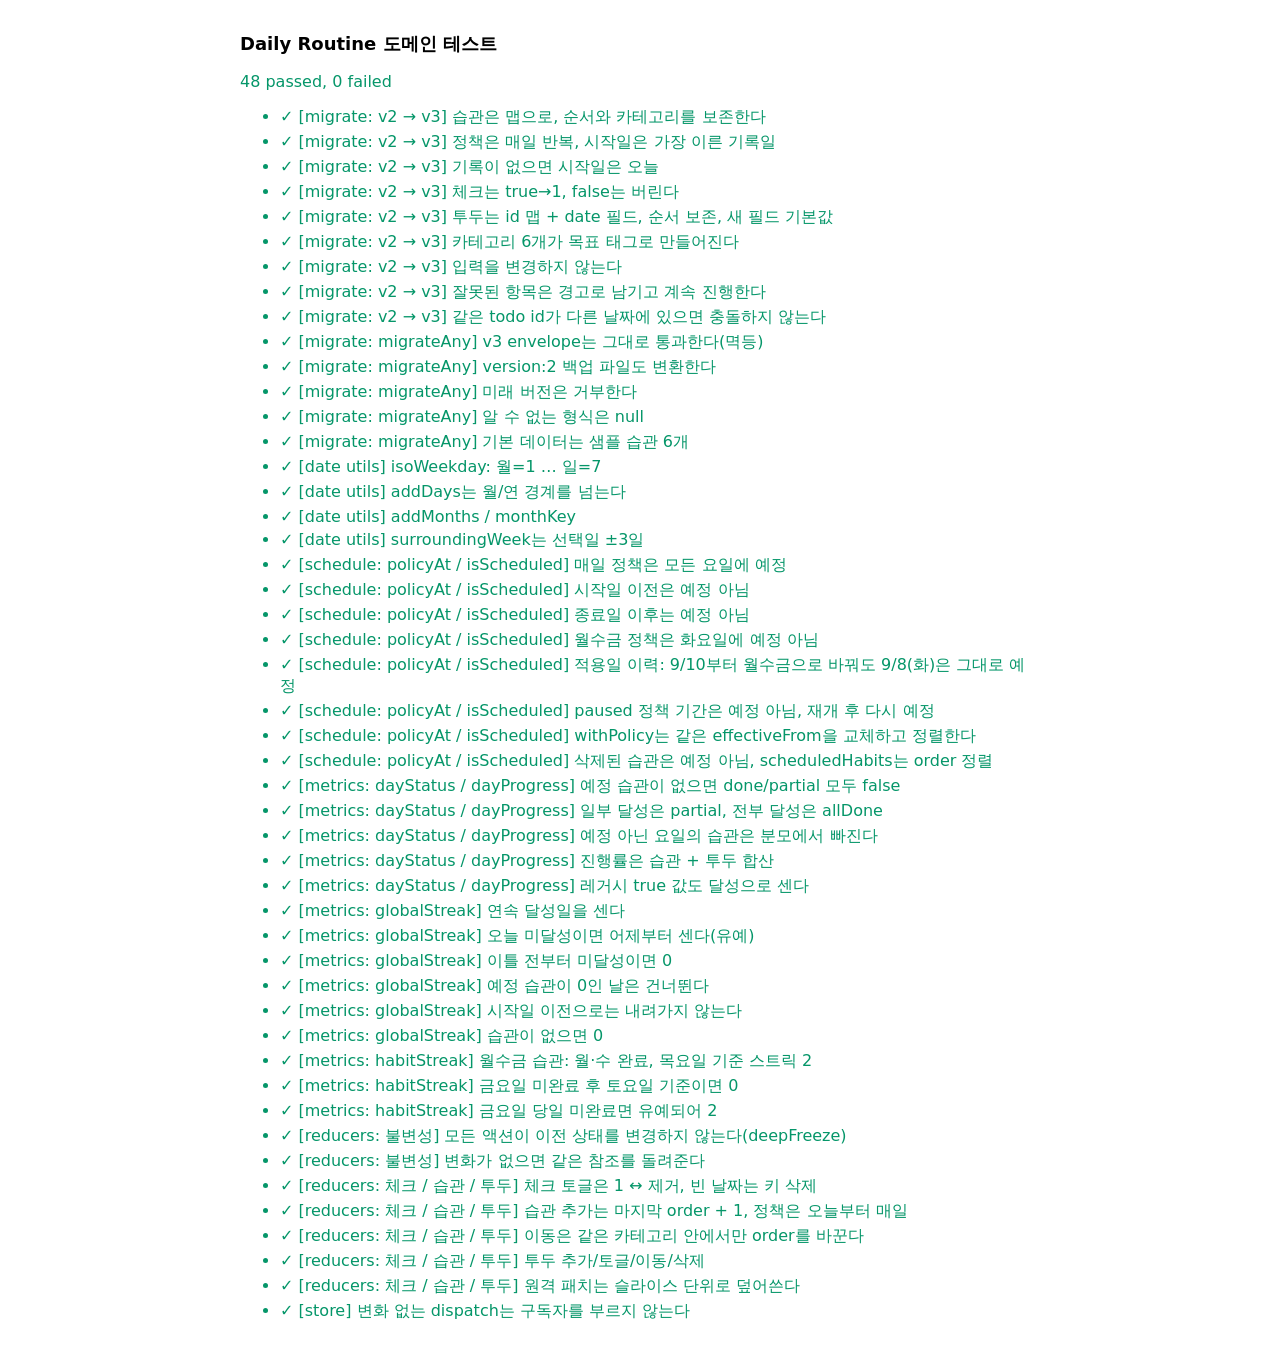
==== tests/index.html @ 4b9a0b9e "refactor: index.html 단일 파일을 ES module 구조로 분리 (R0) - src/ 아래 utils/domain/state/storage/sync/ui 계층으로 " ====
<!DOCTYPE html>
<html lang="ko">
<head>
<meta charset="UTF-8">
<title>Daily Routine 테스트</title>
<style>
body{font-family:system-ui,sans-serif;padding:20px;max-width:800px;margin:0 auto}
h1{font-size:18px}
.ok{color:#059669}.fail{color:#DC2626}
pre{background:#F5F5F4;padding:8px;border-radius:6px;white-space:pre-wrap;font-size:12px}
li{margin:4px 0}
</style>
</head>
<body>
<h1>Daily Routine 도메인 테스트</h1>
<p id="summary">실행 중…</p>
<ul id="results"></ul>
<script type="module">
import "./migrate.test.js";
import "./schedule.test.js";
import "./metrics.test.js";
import "./reducers.test.js";
import { runAll } from "./harness.js";

const list = document.getElementById("results");
const { passed, failed } = await runAll(({ suite, name, ok, error }) => {
  const li = document.createElement("li");
  li.className = ok ? "ok" : "fail";
  li.textContent = `${ok ? "✓" : "✗"} [${suite}] ${name}`;
  if (!ok) { const pre = document.createElement("pre"); pre.textContent = error.stack || error.message; li.append(pre); }
  list.append(li);
});
const summary = document.getElementById("summary");
summary.textContent = `${passed} passed, ${failed} failed`;
summary.className = failed ? "fail" : "ok";
</script>
</body>
</html>
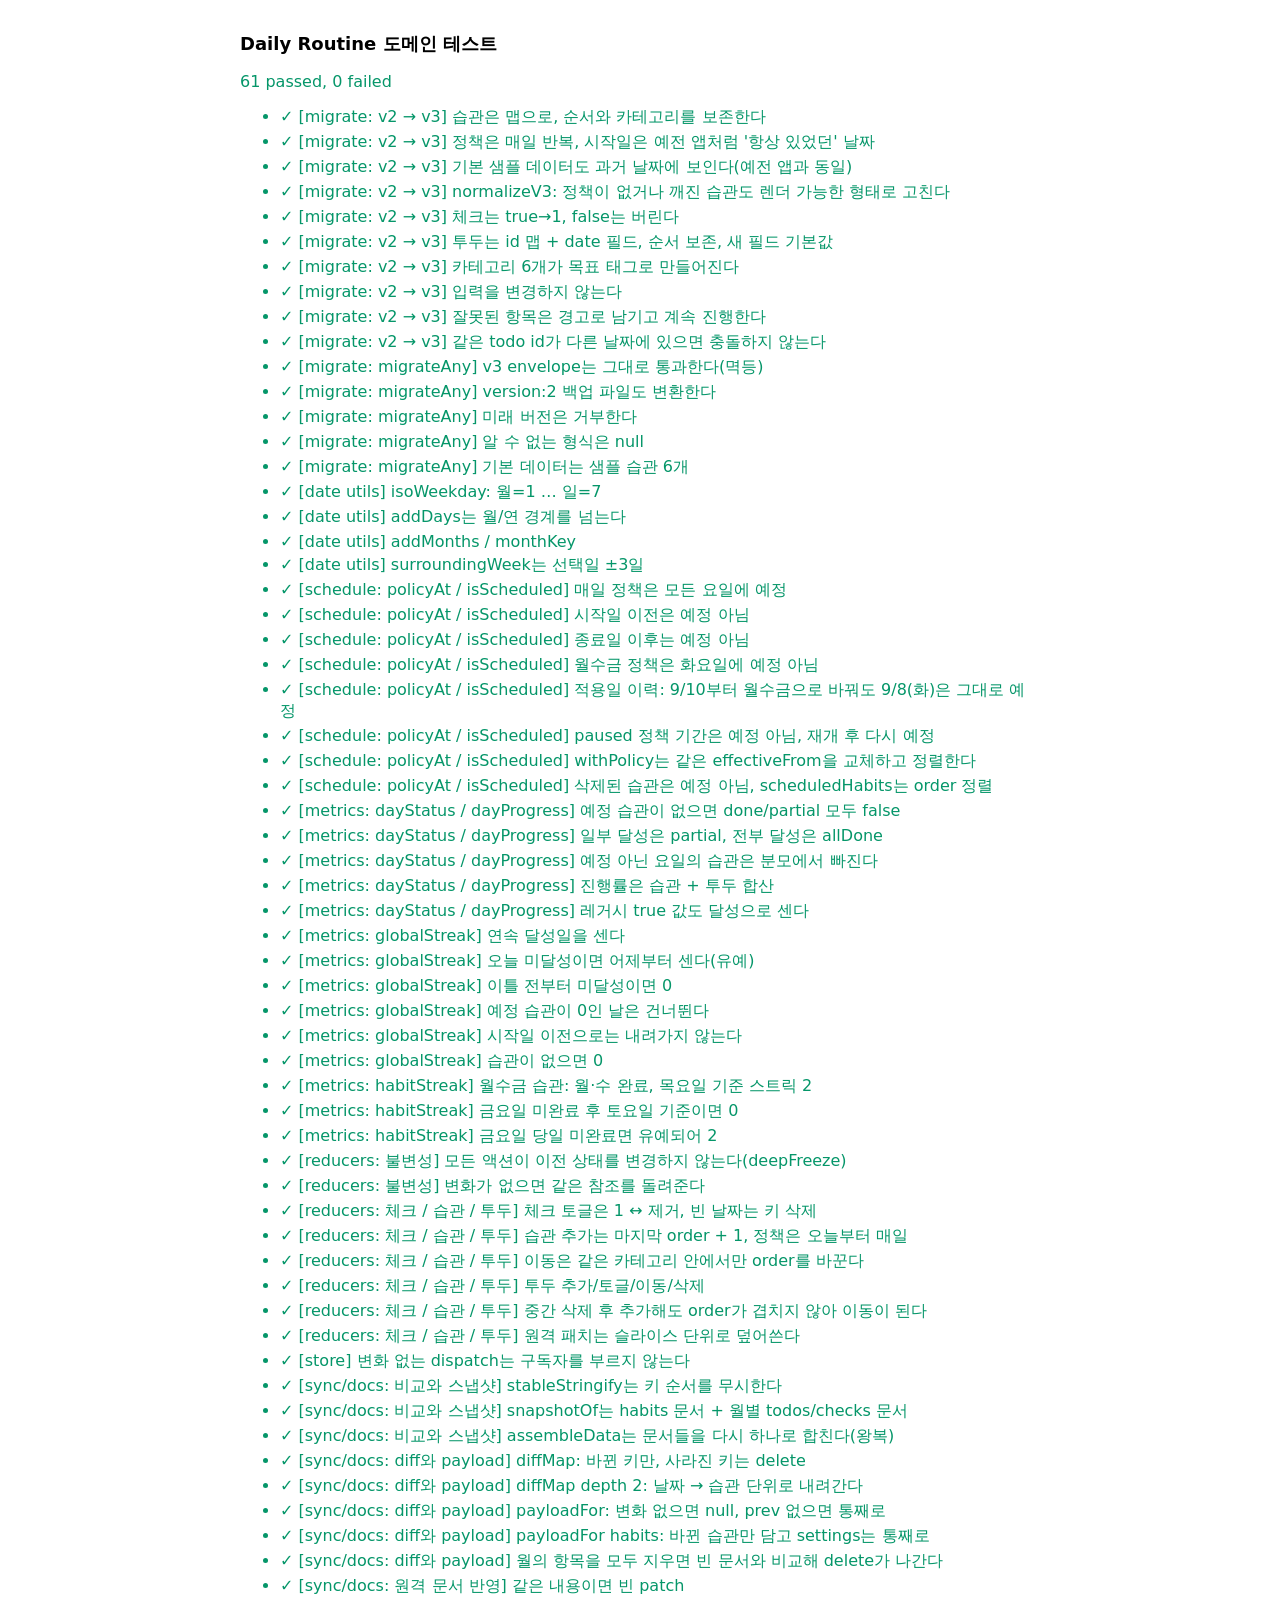
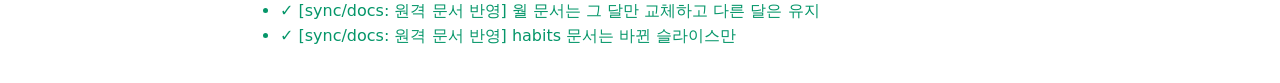
==== commit 4bdecb14: "fix: R0 코드 리뷰 반영 (오프라인 덮어쓰기, 투두 order, 형태 검증 등) - sync: 구독을 먼저 걸고 서버 확인(source:server)이 된 경우에만 워크스페이" ====
--- a/tests/index.html
+++ b/tests/index.html
@@ -20,6 +20,7 @@
 import "./schedule.test.js";
 import "./metrics.test.js";
 import "./reducers.test.js";
+import "./sync-docs.test.js";
 import { runAll } from "./harness.js";
 
 const list = document.getElementById("results");
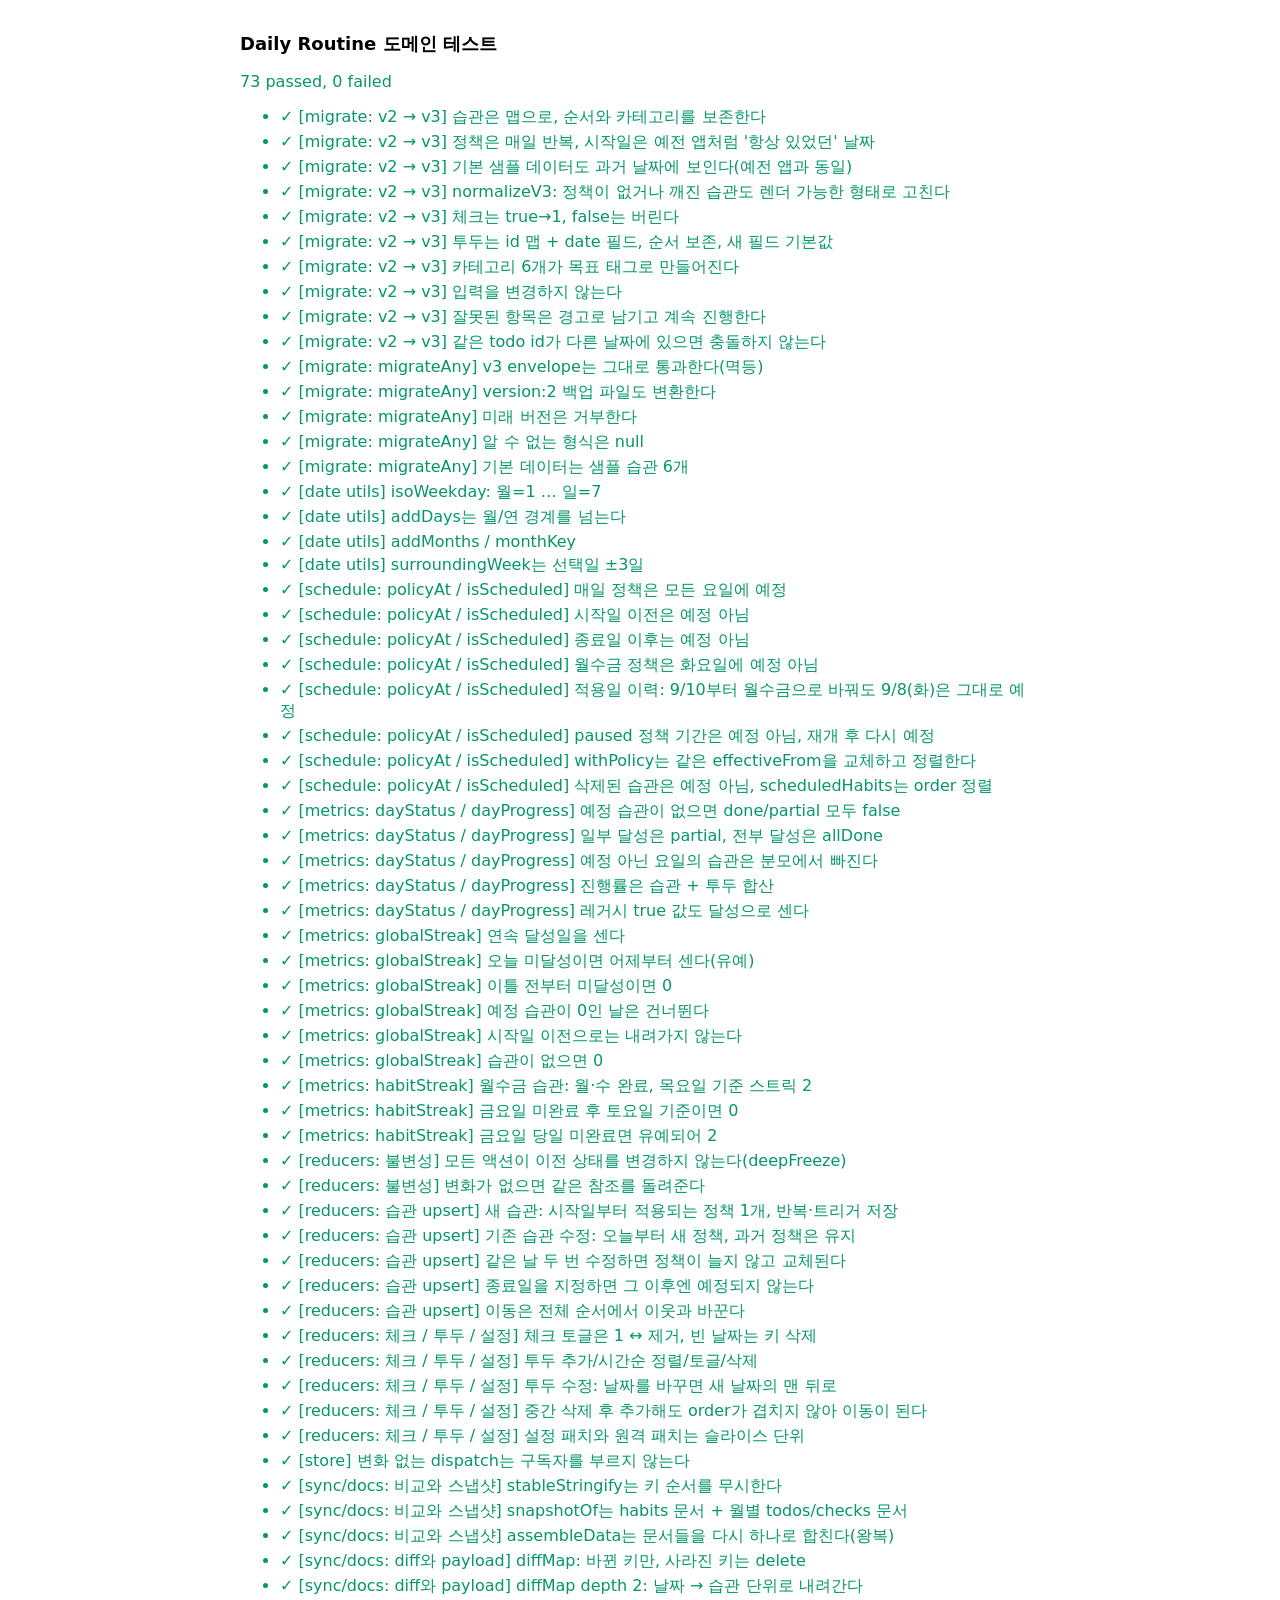
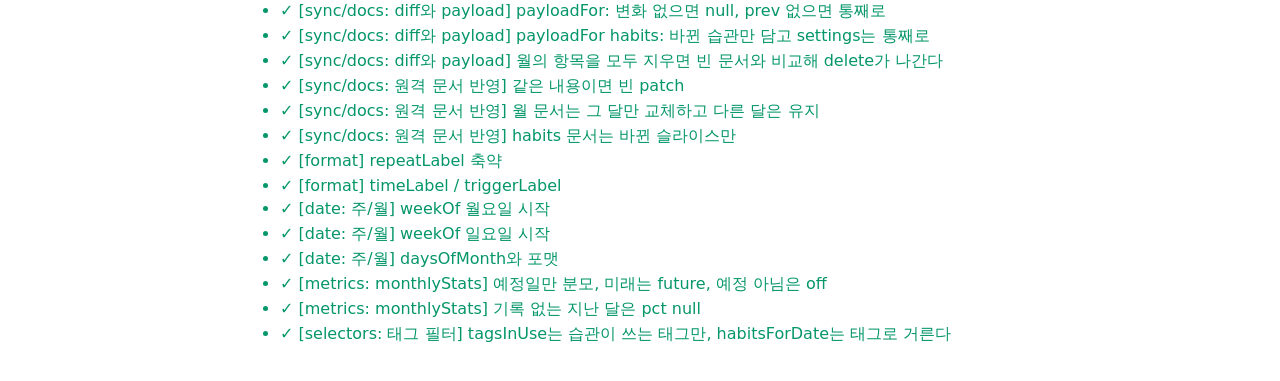
==== commit 2cc08d10: "feat: R1 홈 재구성, 4탭, 습관 폼, 요일별 반복, 투두 시간 - 하단 탭바 4개(홈/통계/목표/내정보) + hash 라우팅 - 홈: 월 헤더·🔥스트릭, 월~일 주간 행(" ====
--- a/tests/index.html
+++ b/tests/index.html
@@ -21,6 +21,7 @@
 import "./metrics.test.js";
 import "./reducers.test.js";
 import "./sync-docs.test.js";
+import "./format.test.js";
 import { runAll } from "./harness.js";
 
 const list = document.getElementById("results");
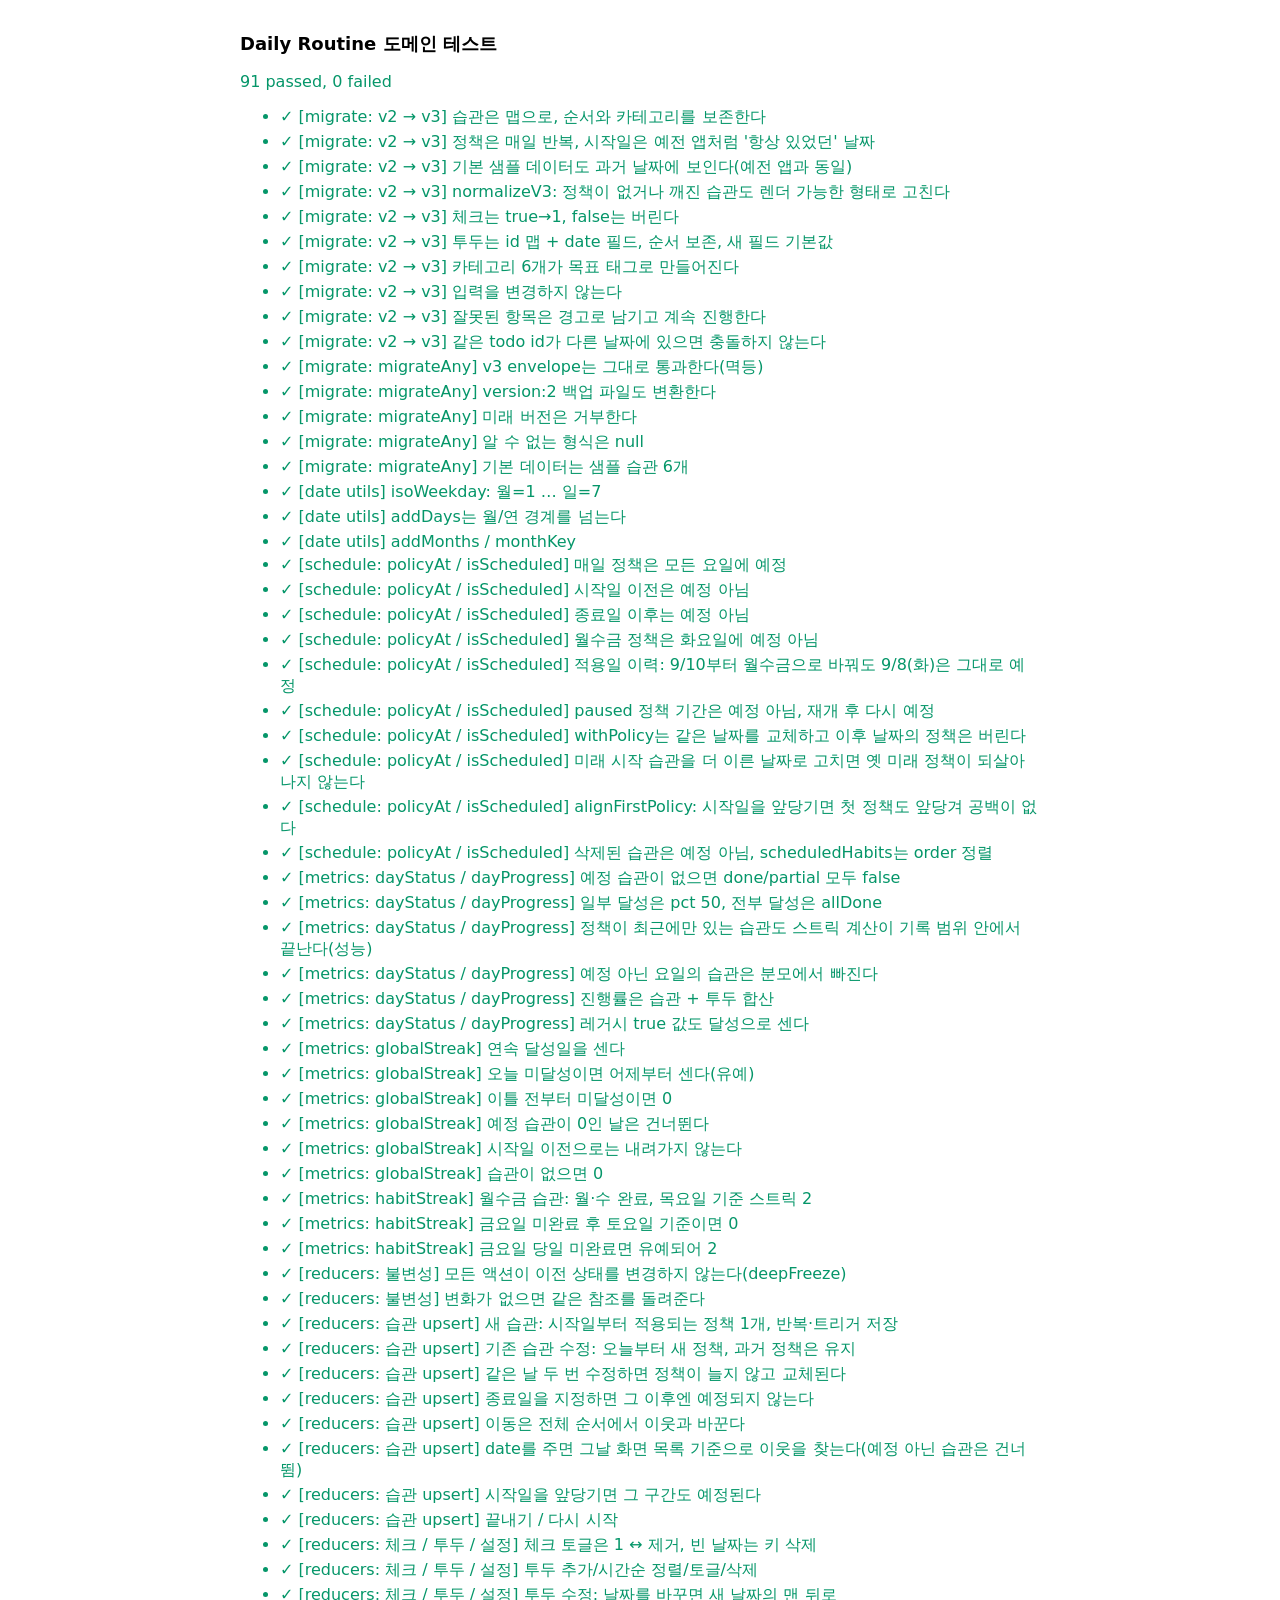
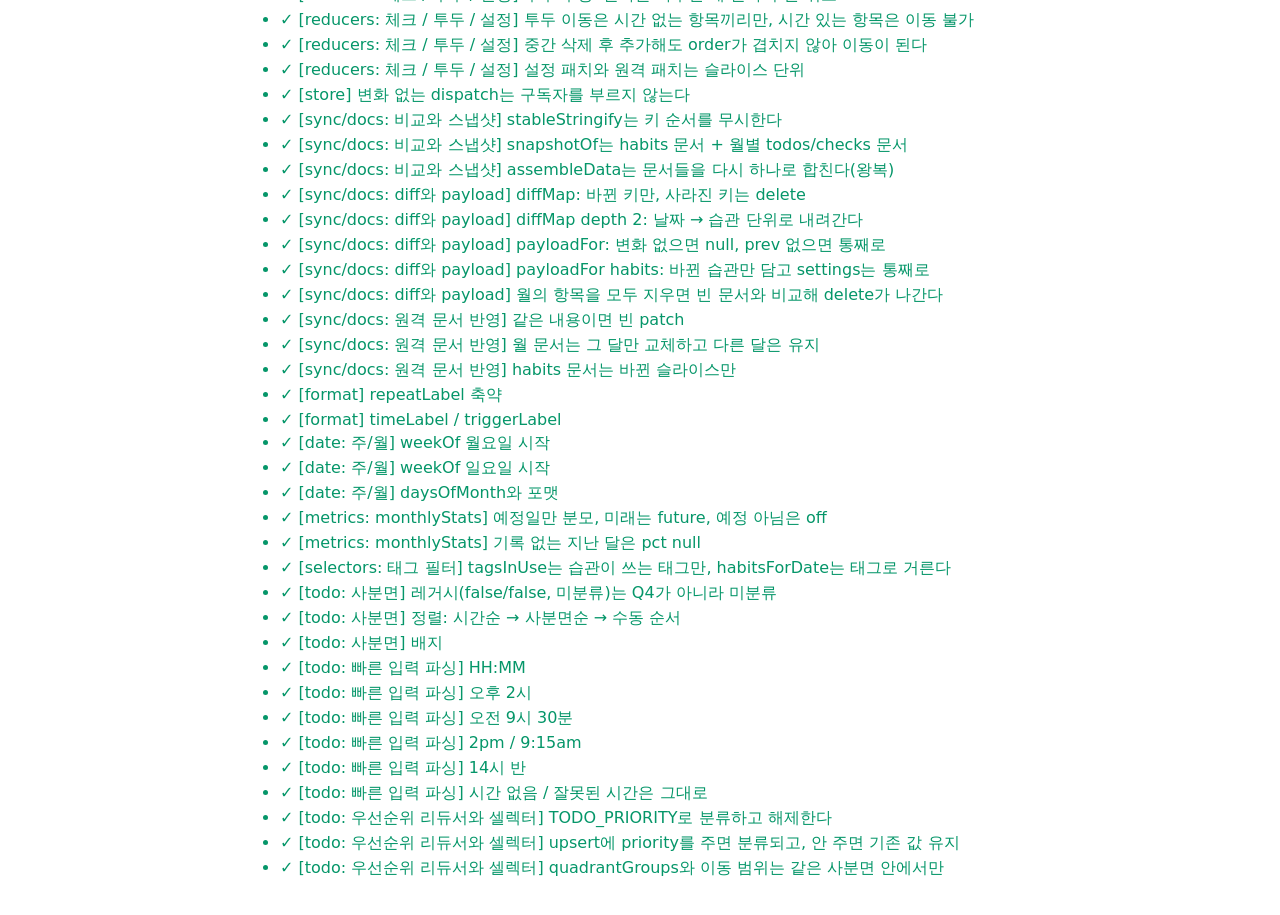
==== commit 9a29dd87: "feat: 4분면 매트릭스 보기, 투두 우선순위, 빠른 입력 시간 파싱 (R2-A) - 투두 탭 리스트 ⇄ 매트릭스 전환(settings.todoView). 2×2 사분면 + 미분" ====
--- a/tests/index.html
+++ b/tests/index.html
@@ -22,6 +22,7 @@
 import "./reducers.test.js";
 import "./sync-docs.test.js";
 import "./format.test.js";
+import "./todo.test.js";
 import { runAll } from "./harness.js";
 
 const list = document.getElementById("results");
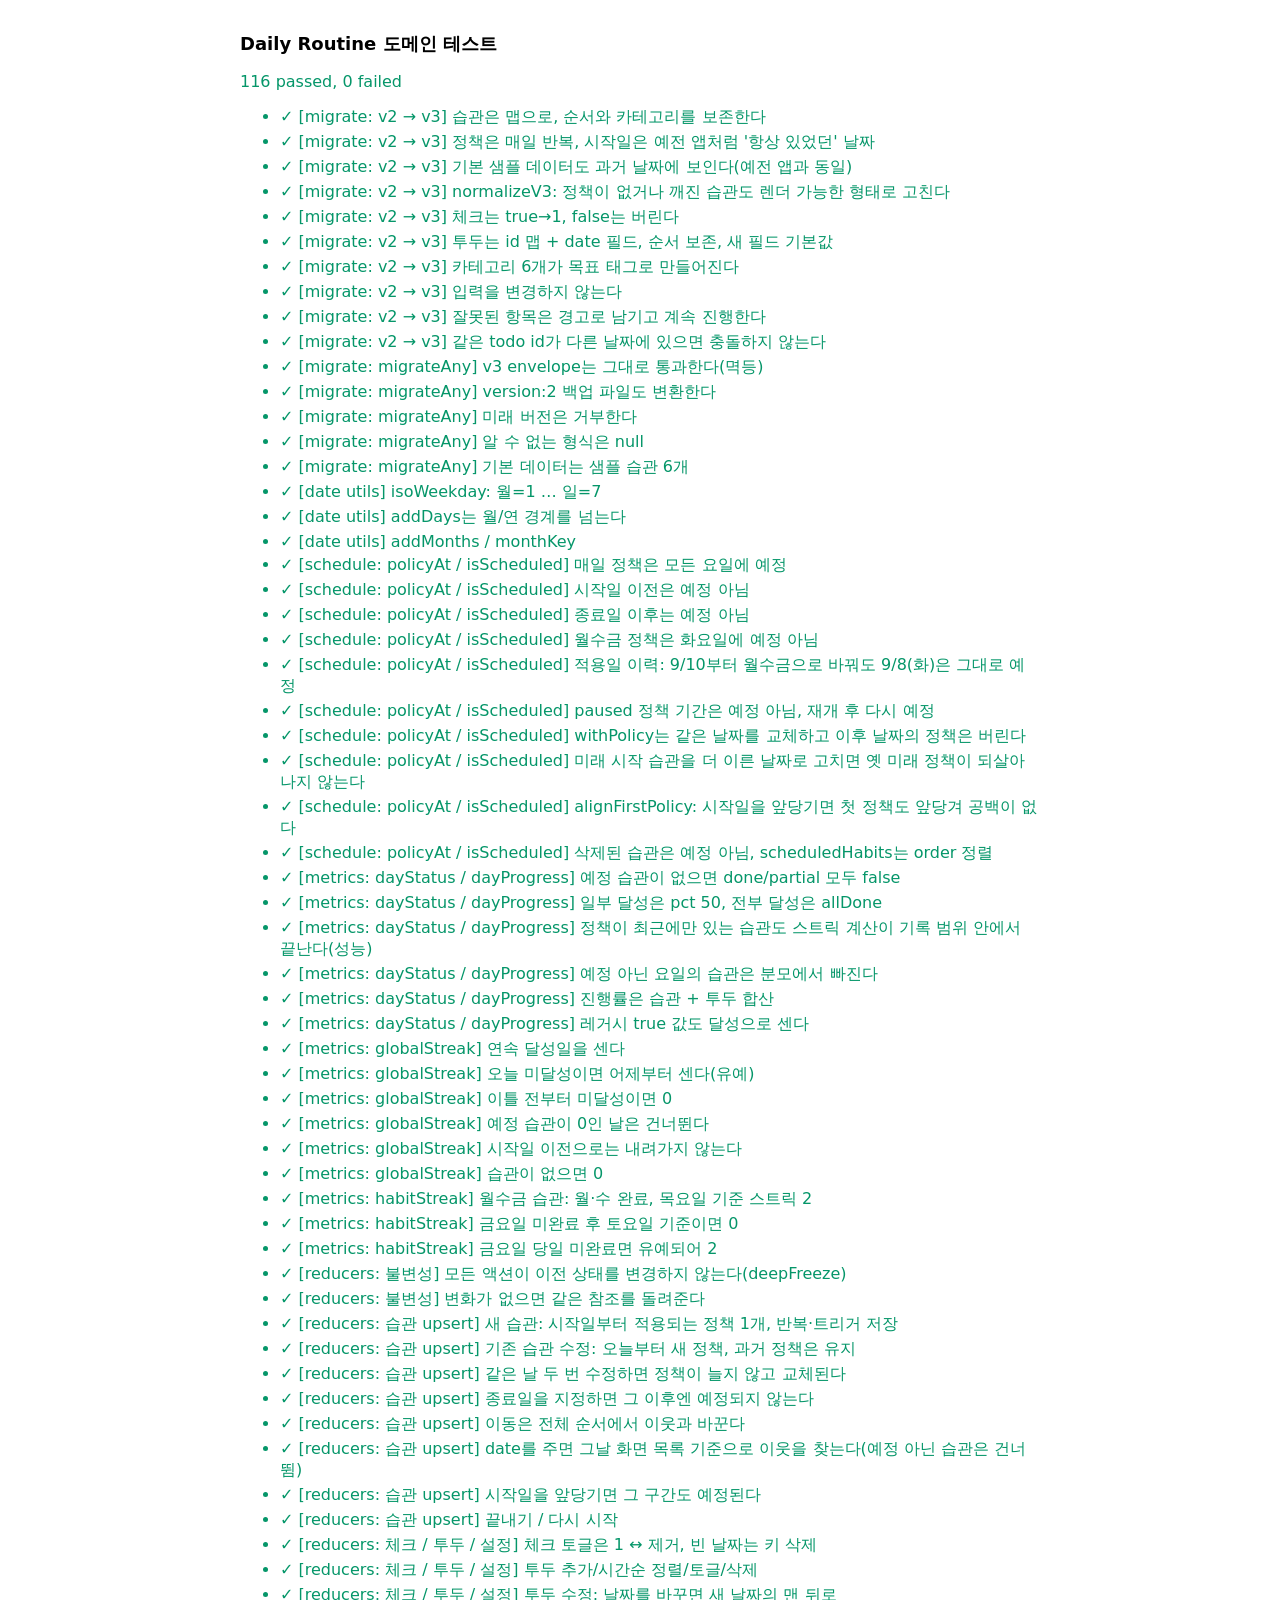
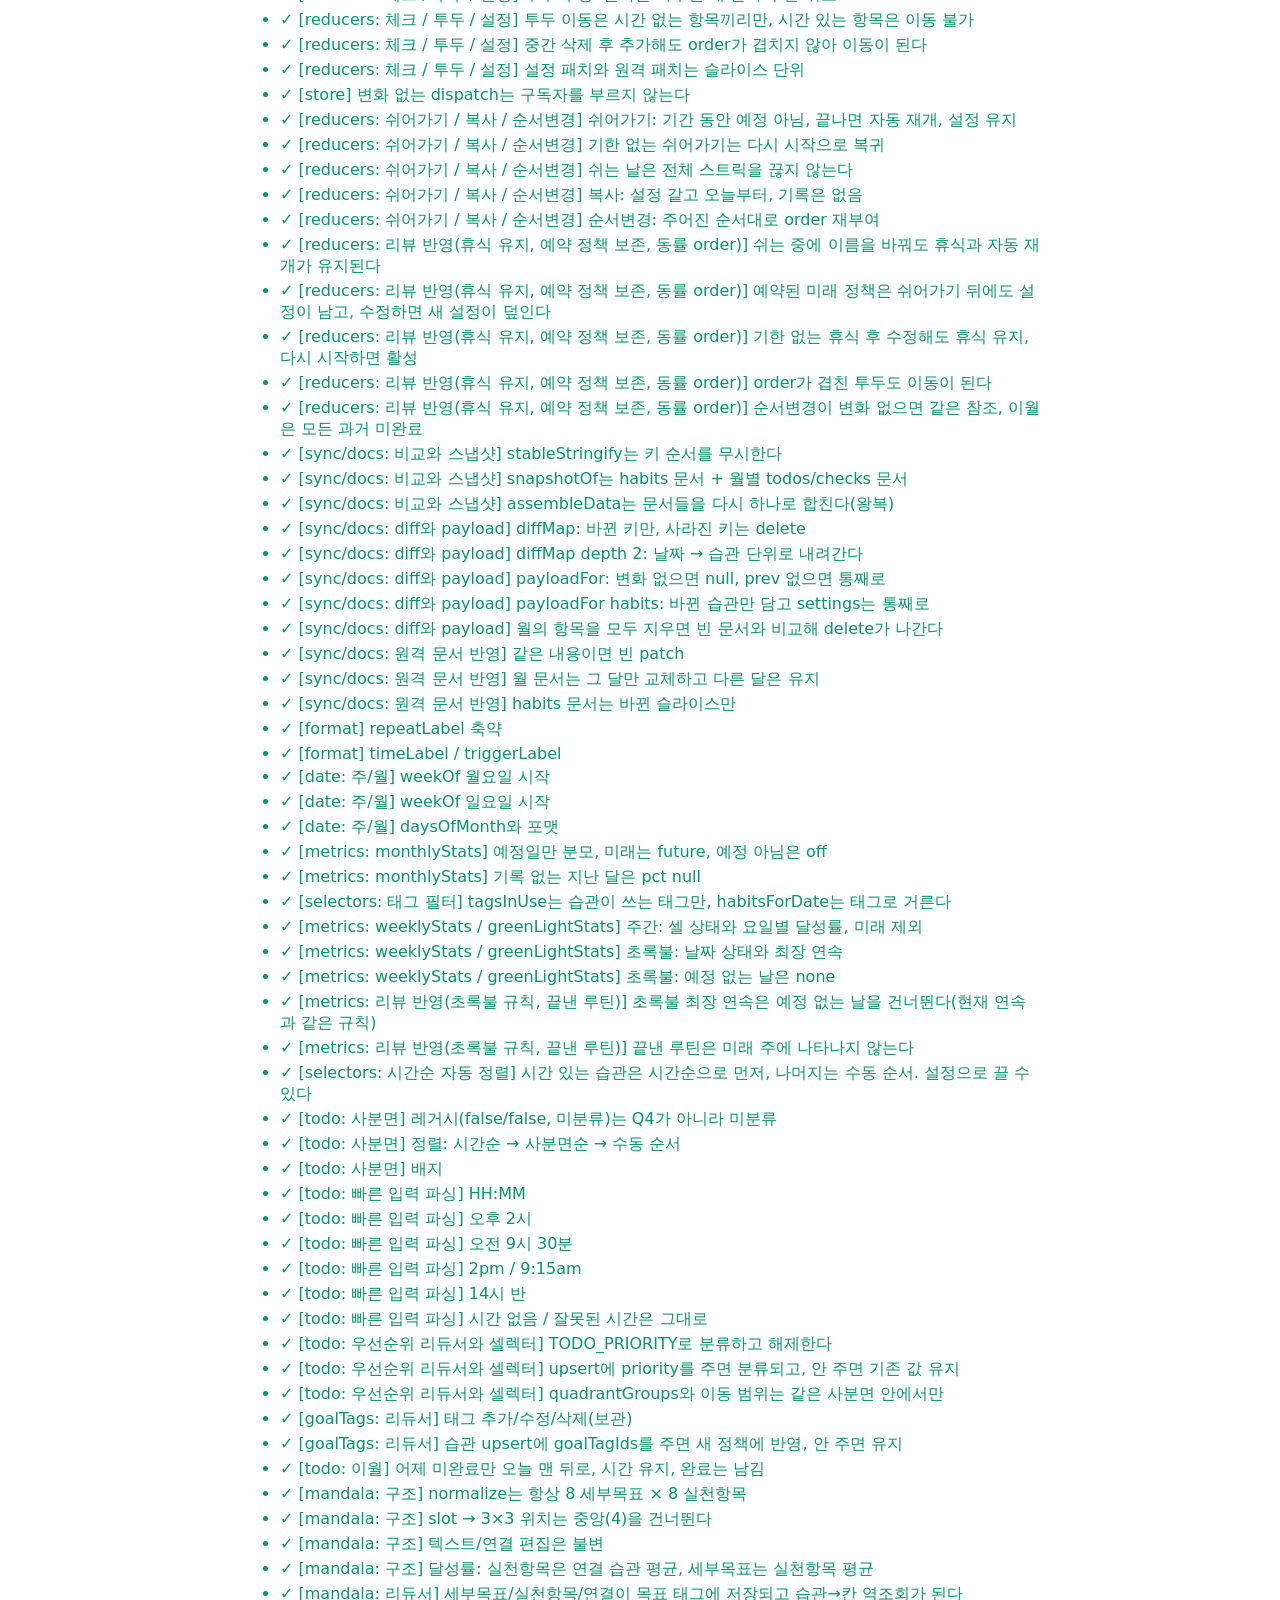
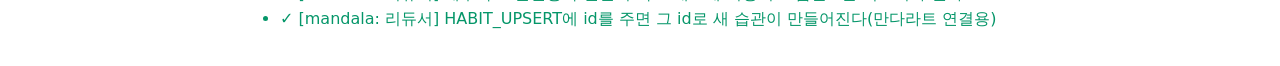
==== commit dd7eb297: "feat: 만다라트 (R3-A) - 목표 태그마다 9×9 만다라트: 3×3 개요(중앙=목표, 주변=세부목표) → 세부목표 탭하면 3×3 확대(실천항목 8개) - 실천항목 시트: 텍" ====
--- a/tests/index.html
+++ b/tests/index.html
@@ -23,6 +23,7 @@
 import "./sync-docs.test.js";
 import "./format.test.js";
 import "./todo.test.js";
+import "./mandala.test.js";
 import { runAll } from "./harness.js";
 
 const list = document.getElementById("results");
